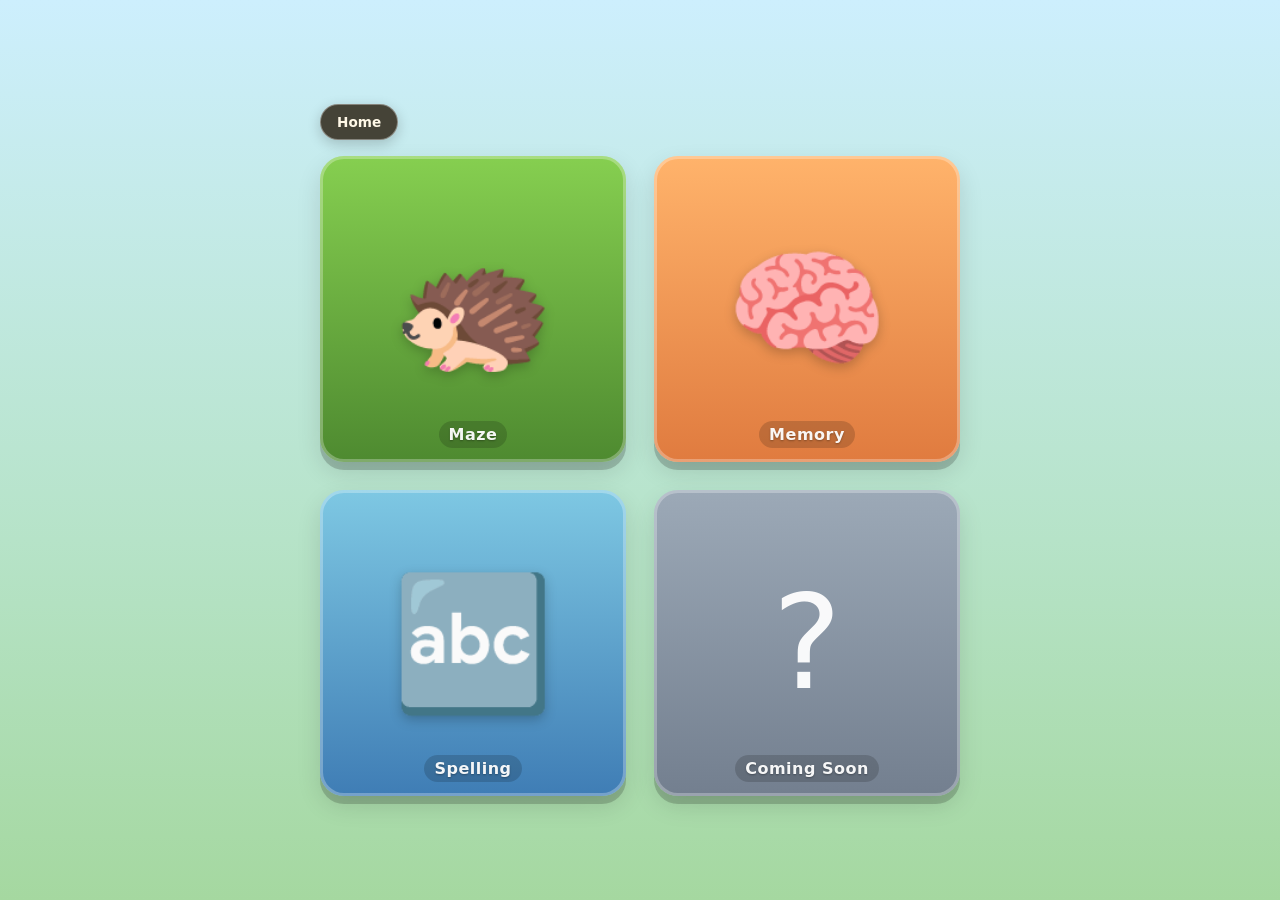
==== Games/index.html @ 49f5d9f1 "Add games hub and improve maze generation" ====
<!DOCTYPE html>
<html lang="en">
<head>
<meta charset="UTF-8">
<meta name="viewport" content="width=device-width, initial-scale=1.0, user-scalable=no">
<title>My Games</title>
<style>
  * { box-sizing: border-box; margin: 0; padding: 0; -webkit-tap-highlight-color: transparent; }
  body {
    font-family: "Segoe UI", system-ui, sans-serif;
    background: linear-gradient(#cdeffd 0%, #b6e3c8 60%, #a5d8a0 100%);
    min-height: 100vh;
    display: flex; flex-direction: column; align-items: center; justify-content: center;
    padding: 24px 16px;
  }
  .home-bar {
    width: 100%;
    max-width: 640px;
    margin-bottom: 16px;
  }
  .home-button {
    display: inline-flex;
    align-items: center;
    padding: 9px 16px;
    border: 1px solid rgba(255,255,255,.35);
    border-radius: 999px;
    background: rgba(45,35,20,.84);
    color: #fff8e7;
    font-size: .85rem;
    font-weight: 700;
    text-decoration: none;
    box-shadow: 0 4px 14px rgba(0,0,0,.2);
    transition: transform .1s ease, background .15s ease;
  }
  .home-button:hover { background: rgba(45,35,20,.94); transform: translateY(-1px); }
  .home-button:active { transform: translateY(1px); }
  .home-button:focus-visible { outline: 3px solid #fff; outline-offset: 2px; }
  .grid {
    display: grid;
    grid-template-columns: repeat(2, 1fr);
    gap: clamp(14px, 3vw, 28px);
    width: 100%;
    max-width: 640px;
  }
  .card {
    position: relative;
    border: none;
    border-radius: 24px;
    cursor: pointer;
    padding: clamp(18px, 4vw, 30px);
    aspect-ratio: 1;
    display: flex; flex-direction: column; align-items: center; justify-content: center; gap: 12px;
    font-family: inherit;
    color: #fff;
    box-shadow: 0 8px 0 rgba(0,0,0,.18), inset 0 0 0 3px rgba(255,255,255,.28), 0 10px 24px rgba(0,0,0,.12);
    transition: transform .1s ease, box-shadow .1s ease, filter .15s ease;
    background: var(--bg);
  }
  .card:active, .card.pressed {
    transform: translateY(6px);
    box-shadow: 0 2px 0 rgba(0,0,0,.18), inset 0 0 0 3px rgba(255,255,255,.28);
  }
  .card:hover:not(.soon) { transform: translateY(-3px); filter: brightness(1.05); }
  .card:hover:not(.soon):active { transform: translateY(3px); filter: brightness(1); }
  .card.soon { cursor: default; filter: saturate(.85); }
  .icon {
    font-size: clamp(56px, 16vw, 130px);
    line-height: 1;
    pointer-events: none;
    filter: drop-shadow(0 4px 6px rgba(0,0,0,.22));
  }
  .soon .icon { filter: none; opacity: .95; }
  .name {
    position: absolute;
    bottom: 14px;
    left: 0; right: 0;
    font-size: clamp(12px, 2.6vw, 16px);
    font-weight: 700;
    letter-spacing: .5px;
    color: rgba(255,255,255,.95);
    text-shadow: 0 1px 2px rgba(0,0,0,.3);
    background: rgba(0,0,0,.16);
    padding: 4px 10px;
    border-radius: 999px;
    width: max-content;
    max-width: 86%;
    margin: 0 auto;
    overflow: hidden;
    text-overflow: ellipsis;
    white-space: nowrap;
  }
  .toast {
    position: fixed;
    left: 50%;
    top: 50%;
    transform: translate(-50%, -50%) scale(.7);
    background: rgba(45, 35, 20, .92);
    color: #fff8e7;
    font-weight: 700;
    font-size: clamp(16px, 4vw, 22px);
    padding: 14px 30px;
    border-radius: 16px;
    pointer-events: none;
    opacity: 0;
    transition: opacity .2s ease, transform .2s ease;
    z-index: 100;
    box-shadow: 0 8px 24px rgba(0,0,0,.3);
  }
  .toast.show { opacity: 1; transform: translate(-50%, -50%) scale(1); }
</style>
</head>
<body>
  <div class="home-bar">
    <a class="home-button" href="../index.html" aria-label="Return to Drelz home">Home</a>
  </div>
  <div class="grid" id="grid"></div>
  <div class="toast" id="toast">Coming Soon</div>

<script>
(function () {
  "use strict";
  var games = [
    { icon: "🦔", name: "Maze", url: "Maze/index.html", bg: "linear-gradient(#86cf50, #4e8a30)" },
    { icon: "🧠", name: "Memory", url: "Memory/index.html", bg: "linear-gradient(#ffb36b, #e07b3f)" },
    { icon: "🔤", name: "Spelling", url: "Spelling/index.html", bg: "linear-gradient(#7ec8e3, #3f7db5)" },
    { icon: "?", name: "Coming Soon", bg: "linear-gradient(#9aa9ba, #717f92)" }
  ];
  var gridEl = document.getElementById("grid");
  var toastEl = document.getElementById("toast");
  var toastTimer = null;

  games.forEach(function (game) {
    var btn = document.createElement("button");
    btn.className = "card" + (game.url ? "" : " soon");
    btn.style.setProperty("--bg", game.bg);

    if (game.url) btn.setAttribute("aria-label", "Play " + game.name);

    var icon = document.createElement("div");
    icon.className = "icon";
    icon.setAttribute("aria-hidden", "true");
    icon.textContent = game.icon;
    btn.appendChild(icon);

    var name = document.createElement("div");
    name.className = "name";
    name.textContent = game.name;
    btn.appendChild(name);

    btn.addEventListener("click", function () {
      if (game.url) { window.location.href = game.url; return; }
      clearTimeout(toastTimer);
      toastEl.classList.add("show");
      toastTimer = setTimeout(function () { toastEl.classList.remove("show"); }, 1500);
    });

    gridEl.appendChild(btn);
  });
})();
</script>
</body>
</html>
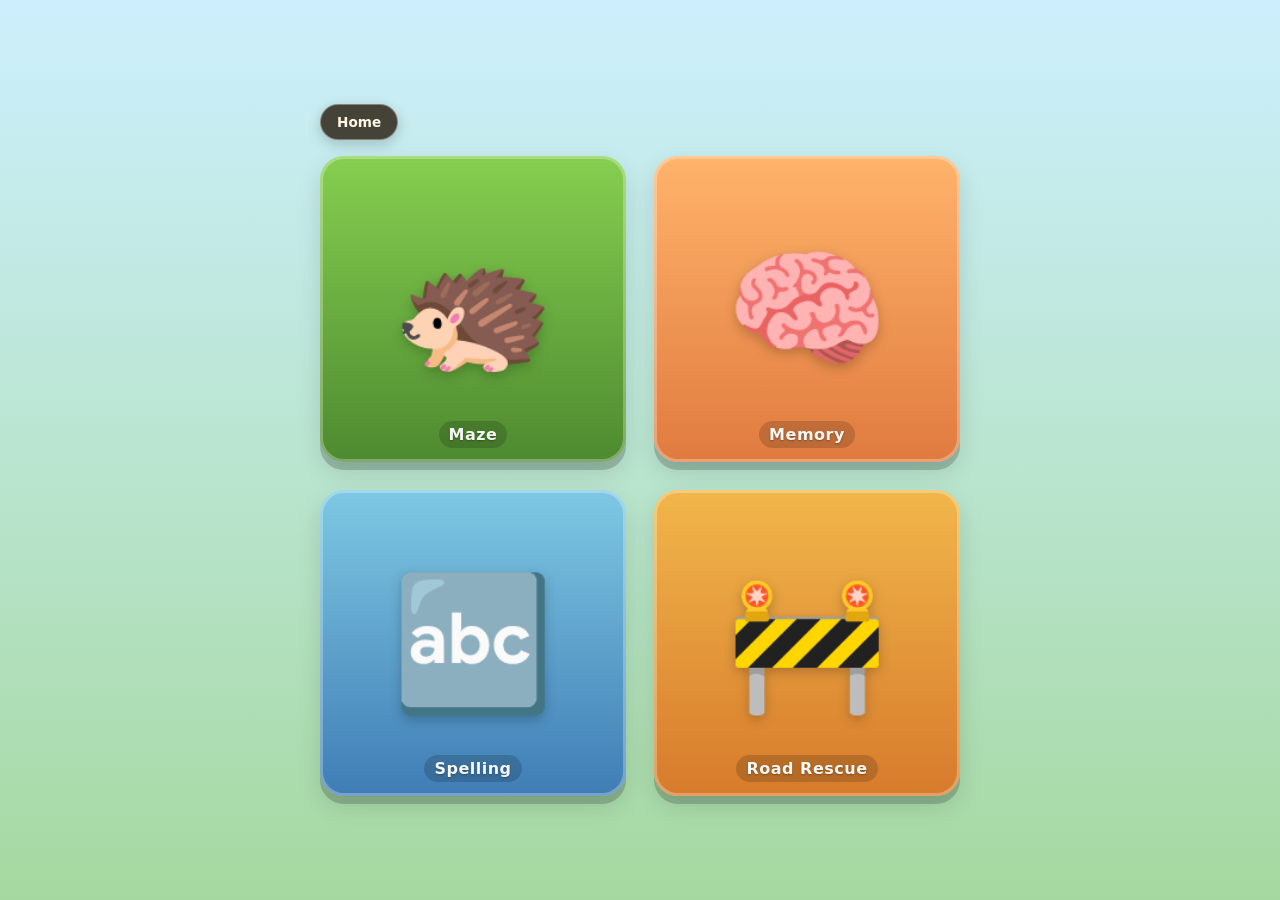
==== commit 272209b8: "Add Road Rescue game with random levels" ====
--- a/Games/index.html
+++ b/Games/index.html
@@ -123,7 +123,7 @@
     { icon: "🦔", name: "Maze", url: "Maze/index.html", bg: "linear-gradient(#86cf50, #4e8a30)" },
     { icon: "🧠", name: "Memory", url: "Memory/index.html", bg: "linear-gradient(#ffb36b, #e07b3f)" },
     { icon: "🔤", name: "Spelling", url: "Spelling/index.html", bg: "linear-gradient(#7ec8e3, #3f7db5)" },
-    { icon: "?", name: "Coming Soon", bg: "linear-gradient(#9aa9ba, #717f92)" }
+    { icon: "🚧", name: "Road Rescue", url: "Road-Repair/index.html", bg: "linear-gradient(#f1b64a, #d77b2c)" }
   ];
   var gridEl = document.getElementById("grid");
   var toastEl = document.getElementById("toast");
